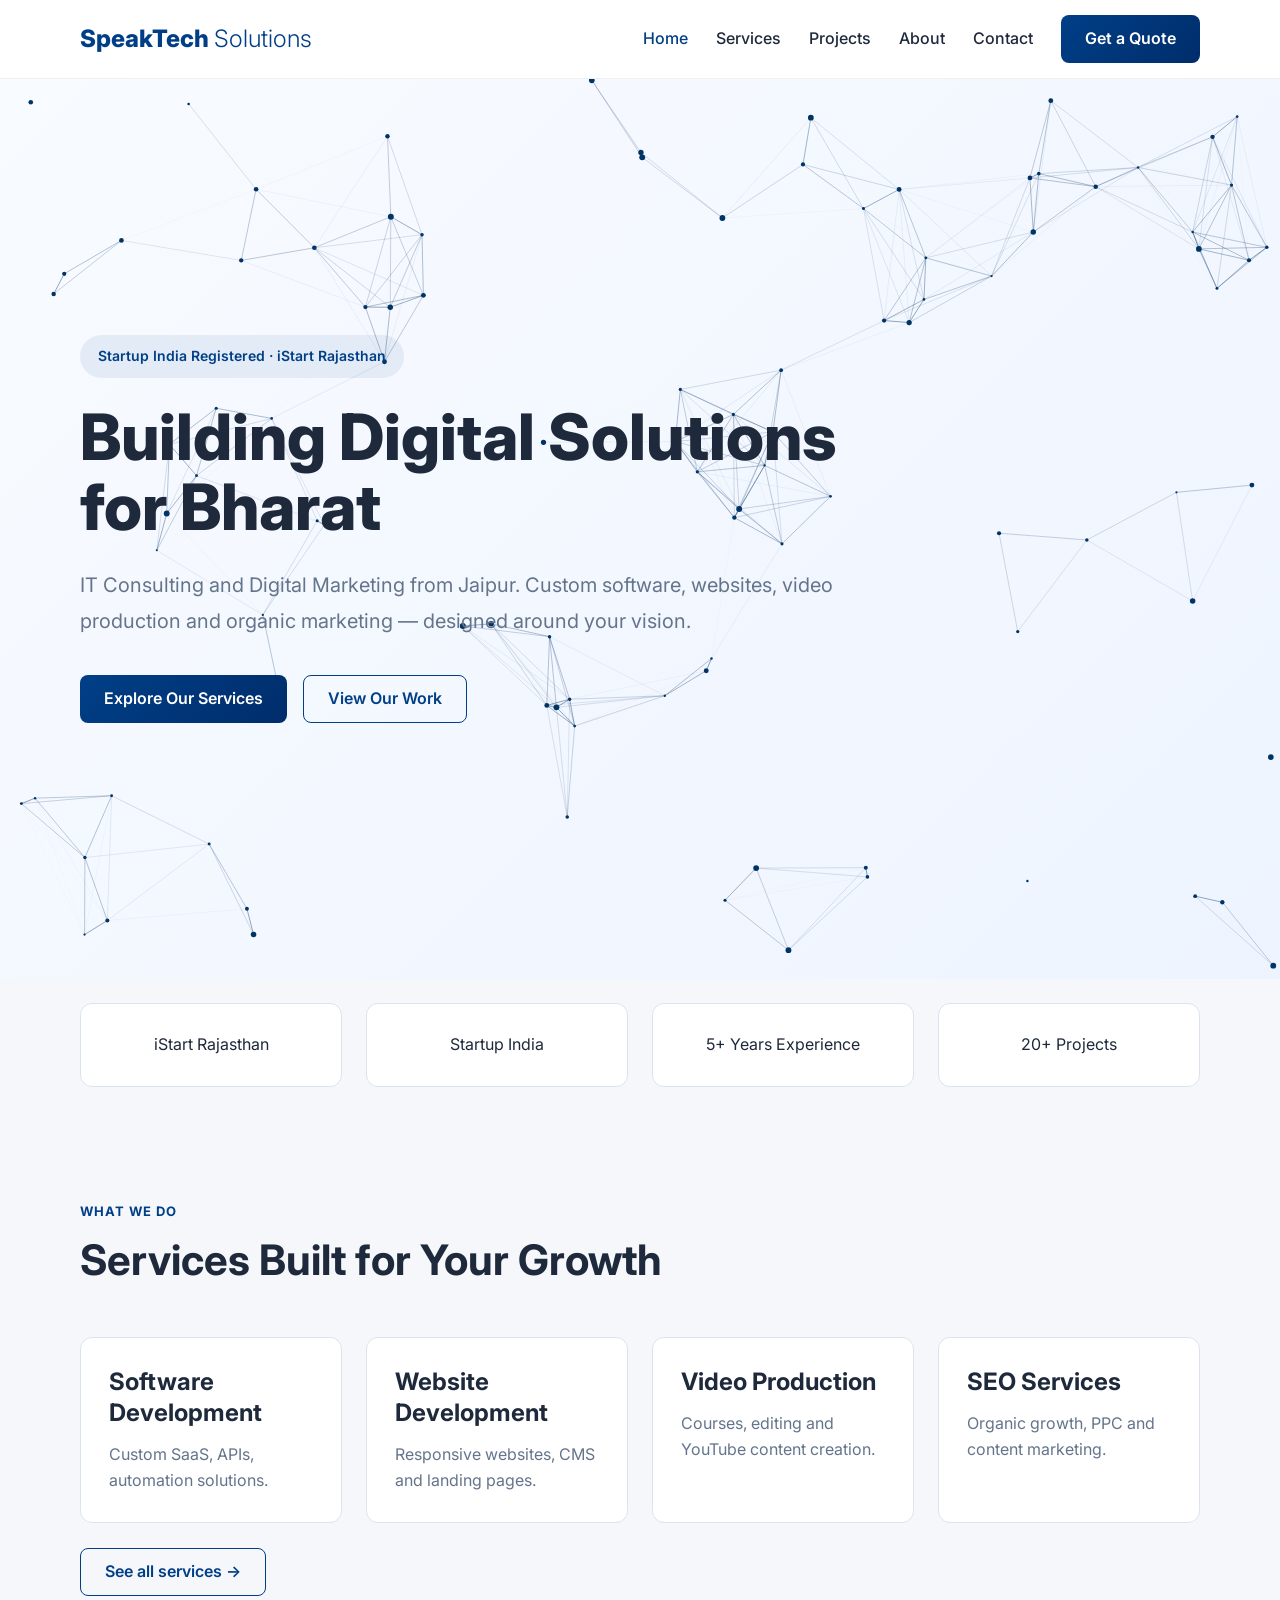
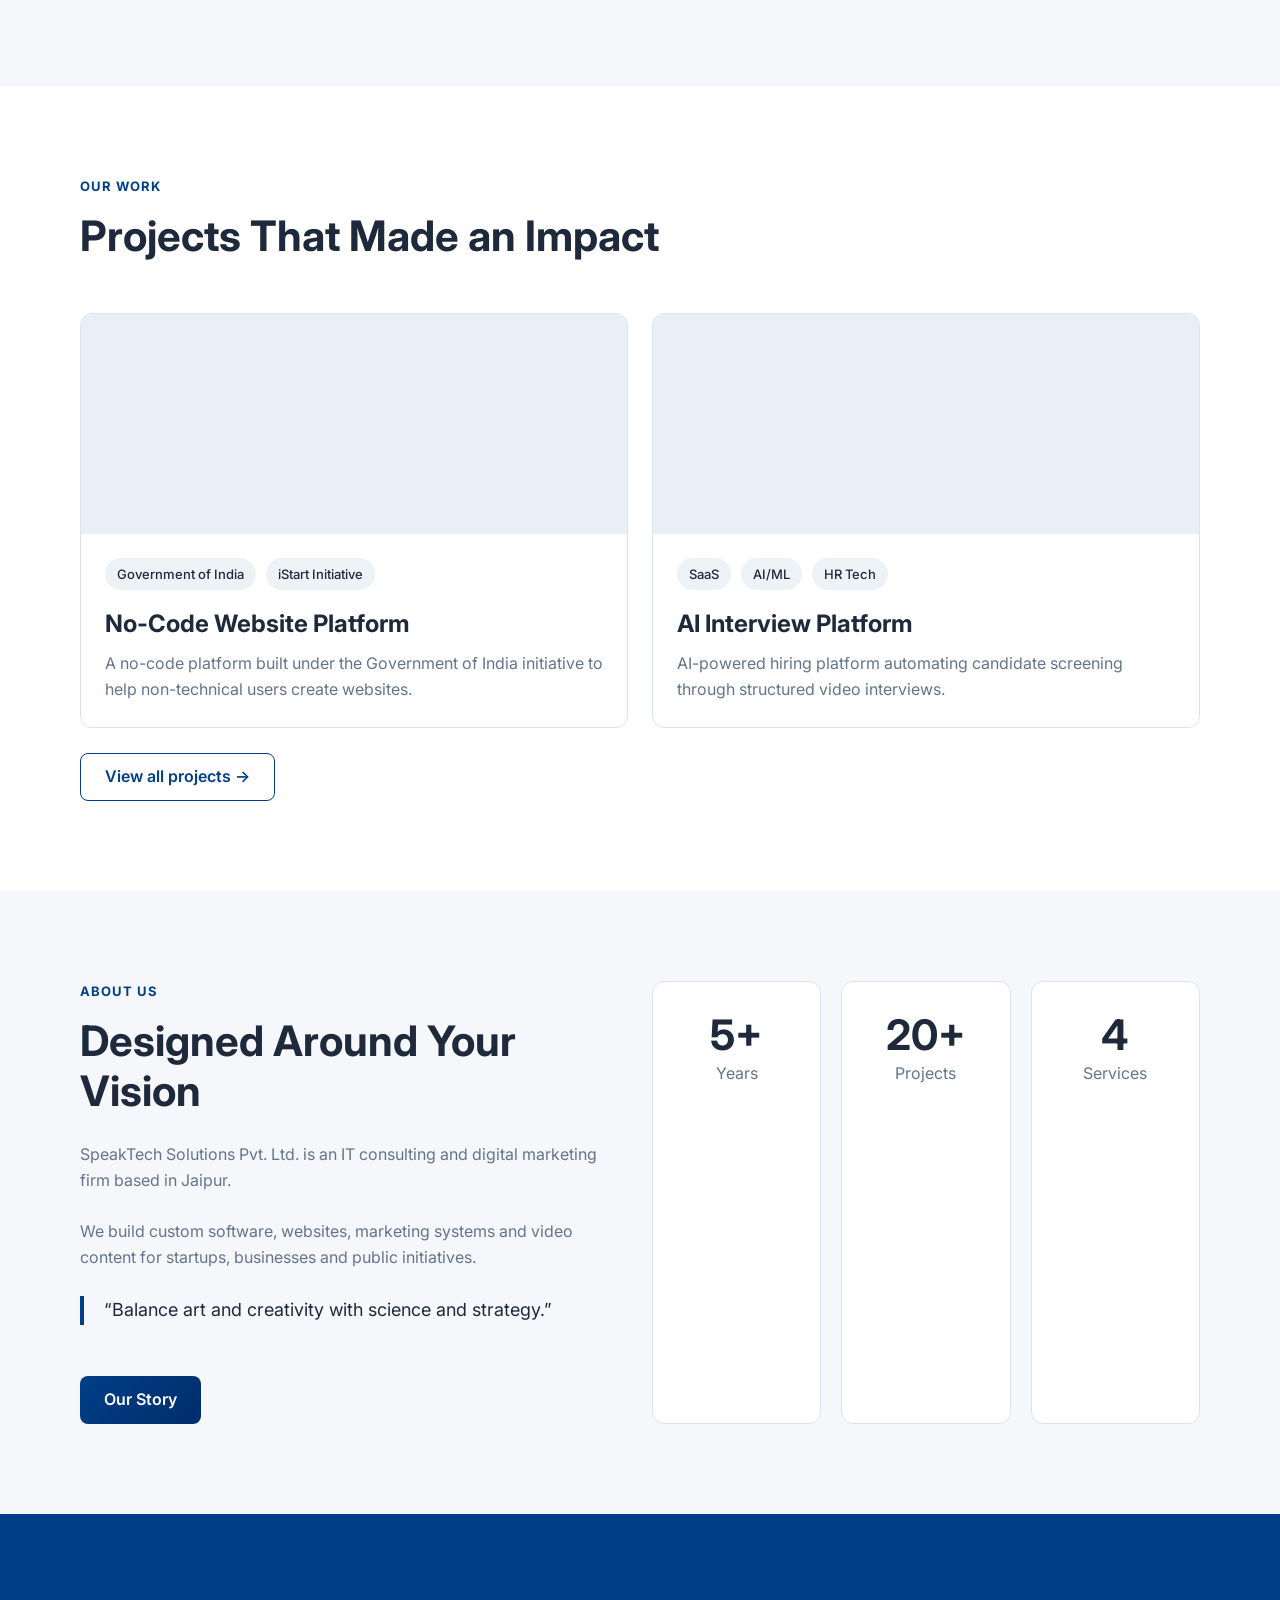
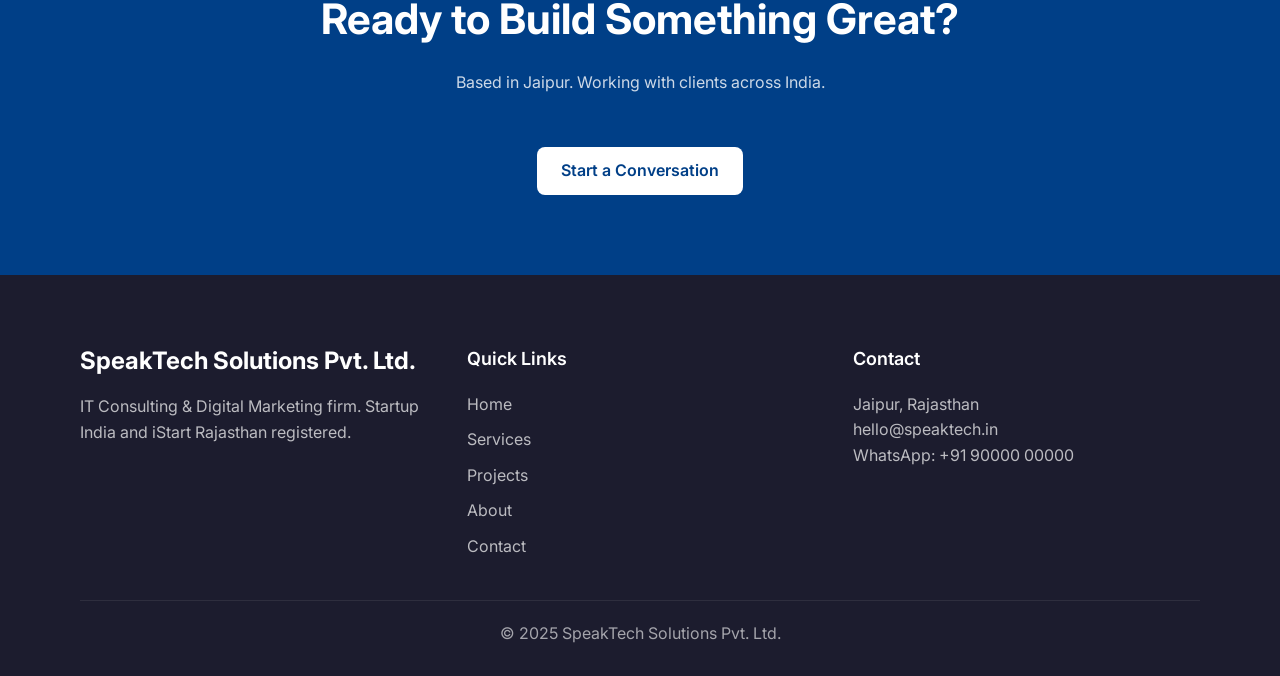
==== index.html @ 08834f8c "initial commit: speaktech 5-page website" ====
<!DOCTYPE html>
<html lang="en">

<head>

    <meta charset="UTF-8" />

    <meta
        name="viewport"
        content="width=device-width, initial-scale=1.0"
    />

    <title>
        SpeakTech Solutions | IT Consulting & Digital Marketing, Jaipur
    </title>

    <meta
        name="description"
        content="IT Consulting and Digital Marketing firm in Jaipur. Startup India and iStart registered."
    />

    <!-- GOOGLE FONT -->
    <link rel="preconnect" href="https://fonts.googleapis.com">

    <link
        rel="preconnect"
        href="https://fonts.gstatic.com"
        crossorigin
    >

    <link
        href="https://fonts.googleapis.com/css2?family=Inter:wght@300;400;500;600;700;800;900&display=swap"
        rel="stylesheet"
    >

    <!-- CSS -->
    <link
        rel="stylesheet"
        href="css/styles.css"
    />

</head>

<body>

    <!-- =========================
         NAVBAR
    ========================== -->

    <nav class="nav">

        <div class="container nav-wrapper">

            <!-- LOGO -->
            <a
                href="index.html"
                class="nav-logo"
            >
                SpeakTech
                <span>Solutions</span>
            </a>

            <!-- MENU -->
            <div class="nav-menu">

                <a
                    href="index.html"
                    class="nav-link active"
                >
                    Home
                </a>

                <a
                    href="pages/services.html"
                    class="nav-link"
                >
                    Services
                </a>

                <a
                    href="pages/projects.html"
                    class="nav-link"
                >
                    Projects
                </a>

                <a
                    href="pages/about.html"
                    class="nav-link"
                >
                    About
                </a>

                <a
                    href="pages/contact.html"
                    class="nav-link"
                >
                    Contact
                </a>

                <a
                    href="pages/contact.html"
                    class="btn-primary nav-cta"
                >
                    Get a Quote
                </a>

            </div>

            <!-- MOBILE BUTTON -->
            <button
                class="nav-hamburger"
                aria-label="Toggle Menu"
            >
                ☰
            </button>

        </div>

    </nav>

    <!-- =========================
         HERO
    ========================== -->

    <section class="hero">

        <!-- PARTICLE ANIMATION -->
        <canvas id="hero-animation"></canvas>

        <div class="container">

            <div class="hero-content">

                <div class="hero-badge">
                    Startup India Registered · iStart Rajasthan
                </div>

                <h1 class="hero-title">
                    Building Digital Solutions for Bharat
                </h1>

                <p class="hero-subtitle">
                    IT Consulting and Digital Marketing from Jaipur.
                    Custom software, websites, video production
                    and organic marketing — designed around your vision.
                </p>

                <div class="hero-cta-group">

                    <a
                        href="pages/services.html"
                        class="btn-primary"
                    >
                        Explore Our Services
                    </a>

                    <a
                        href="pages/projects.html"
                        class="btn-secondary"
                    >
                        View Our Work
                    </a>

                </div>

            </div>

        </div>

    </section>

    <!-- =========================
         TRUST STRIP
    ========================== -->

    <section class="trust-strip">

        <div class="container">

            <div class="grid-4 text-center">

                <div class="card">
                    iStart Rajasthan
                </div>

                <div class="card">
                    Startup India
                </div>

                <div class="card">
                    5+ Years Experience
                </div>

                <div class="card">
                    20+ Projects
                </div>

            </div>

        </div>

    </section>

    <!-- =========================
         SERVICES PREVIEW
    ========================== -->

    <section class="section section-alt">

        <div class="container">

            <p class="section-label">
                WHAT WE DO
            </p>

            <h2>
                Services Built for Your Growth
            </h2>

            <br /><br />

            <div class="grid-4">

                <!-- CARD -->
                <div class="card card-service">

                    <h3>
                        Software Development
                    </h3>

                    <p>
                        Custom SaaS, APIs,
                        automation solutions.
                    </p>

                </div>

                <!-- CARD -->
                <div class="card card-service">

                    <h3>
                        Website Development
                    </h3>

                    <p>
                        Responsive websites,
                        CMS and landing pages.
                    </p>

                </div>

                <!-- CARD -->
                <div class="card card-service">

                    <h3>
                        Video Production
                    </h3>

                    <p>
                        Courses, editing and
                        YouTube content creation.
                    </p>

                </div>

                <!-- CARD -->
                <div class="card card-service">

                    <h3>
                        SEO Services
                    </h3>

                    <p>
                        Organic growth, PPC
                        and content marketing.
                    </p>

                </div>

            </div>

            <br />

            <a
                href="pages/services.html"
                class="btn-secondary"
            >
                See all services →
            </a>

        </div>

    </section>

    <!-- =========================
         FEATURED PROJECTS
    ========================== -->

    <section class="section">

        <div class="container">

            <p class="section-label">
                OUR WORK
            </p>

            <h2>
                Projects That Made an Impact
            </h2>

            <br /><br />

            <div class="grid-2">

                <!-- PROJECT -->
                <div class="card-project">

                    <div class="project-image"></div>

                    <div class="project-content">

                        <div class="project-chips">

                            <span class="badge">
                                Government of India
                            </span>

                            <span class="badge">
                                iStart Initiative
                            </span>

                        </div>

                        <h3>
                            No-Code Website Platform
                        </h3>

                        <p>
                            A no-code platform built under the
                            Government of India initiative to
                            help non-technical users create websites.
                        </p>

                    </div>

                </div>

                <!-- PROJECT -->
                <div class="card-project">

                    <div class="project-image"></div>

                    <div class="project-content">

                        <div class="project-chips">

                            <span class="badge">
                                SaaS
                            </span>

                            <span class="badge">
                                AI/ML
                            </span>

                            <span class="badge">
                                HR Tech
                            </span>

                        </div>

                        <h3>
                            AI Interview Platform
                        </h3>

                        <p>
                            AI-powered hiring platform automating
                            candidate screening through structured
                            video interviews.
                        </p>

                    </div>

                </div>

            </div>

            <br />

            <a
                href="pages/projects.html"
                class="btn-secondary"
            >
                View all projects →
            </a>

        </div>

    </section>

    <!-- =========================
         ABOUT SECTION
    ========================== -->

    <section class="section section-alt">

        <div class="container grid-2">

            <!-- LEFT -->
            <div>

                <p class="section-label">
                    ABOUT US
                </p>

                <h2>
                    Designed Around Your Vision
                </h2>

                <br />

                <p>
                    SpeakTech Solutions Pvt. Ltd. is an
                    IT consulting and digital marketing
                    firm based in Jaipur.
                </p>

                <br />

                <p>
                    We build custom software, websites,
                    marketing systems and video content
                    for startups, businesses and public initiatives.
                </p>

                <br />

                <blockquote class="about-quote">

                    “Balance art and creativity with
                    science and strategy.”

                </blockquote>

                <br /><br />

                <a
                    href="pages/about.html"
                    class="btn-primary"
                >
                    Our Story
                </a>

            </div>

            <!-- RIGHT -->
            <div class="stats-grid">

                <div class="card text-center">

                    <h2>
                        5+
                    </h2>

                    <p>
                        Years
                    </p>

                </div>

                <div class="card text-center">

                    <h2>
                        20+
                    </h2>

                    <p>
                        Projects
                    </p>

                </div>

                <div class="card text-center">

                    <h2>
                        4
                    </h2>

                    <p>
                        Services
                    </p>

                </div>

            </div>

        </div>

    </section>

    <!-- =========================
         CTA
    ========================== -->

    <section class="cta-banner">

        <div class="container">

            <h2>
                Ready to Build Something Great?
            </h2>

            <br />

            <p>
                Based in Jaipur.
                Working with clients across India.
            </p>

            <br /><br />

            <a
                href="pages/contact.html"
                class="btn-secondary"
                style="
                    background:white;
                    color:#003f87;
                    border:none;
                "
            >
                Start a Conversation
            </a>

        </div>

    </section>

    <!-- =========================
         FOOTER
    ========================== -->

    <footer class="footer">

        <div class="container">

            <div class="footer-grid">

                <!-- COL 1 -->
                <div>

                    <h3>
                        SpeakTech Solutions Pvt. Ltd.
                    </h3>

                    <p>
                        IT Consulting & Digital Marketing firm.
                        Startup India and iStart Rajasthan registered.
                    </p>

                </div>

                <!-- COL 2 -->
                <div>

                    <h4>
                        Quick Links
                    </h4>

                    <div class="footer-links">

                        <a href="index.html">
                            Home
                        </a>

                        <a href="pages/services.html">
                            Services
                        </a>

                        <a href="pages/projects.html">
                            Projects
                        </a>

                        <a href="pages/about.html">
                            About
                        </a>

                        <a href="pages/contact.html">
                            Contact
                        </a>

                    </div>

                </div>

                <!-- COL 3 -->
                <div>

                    <h4>
                        Contact
                    </h4>

                    <p>
                        Jaipur, Rajasthan
                    </p>

                    <p>
                        hello@speaktech.in
                    </p>

                    <p>
                        WhatsApp: +91 90000 00000
                    </p>

                </div>

            </div>

            <!-- BOTTOM -->
            <div class="footer-bottom">

                © 2025 SpeakTech Solutions Pvt. Ltd.

            </div>

        </div>

    </footer>

    <!-- JS -->
    <script src="js/config.js"></script>
    <script src="js/main.js"></script>

    <!-- HERO ANIMATION -->
    <script src="js/hero-animation.js"></script>

</body>

</html>
---- css/styles.css ----
/* =========================
   GOOGLE FONT
========================= */

@import url('https://fonts.googleapis.com/css2?family=Inter:wght@300;400;500;600;700;800;900&display=swap');

/* =========================
   ROOT VARIABLES
========================= */

:root {

    --primary: #003f87;
    --primary-dark: #002d6b;

    --surface: #ffffff;
    --surface-alt: #f5f7fb;
    --surface-dark: #1c1c2e;

    --text: #1e293b;
    --text-light: #64748b;

    --border: #dbe4ee;

    --radius: 12px;

    --shadow:
        0 4px 20px rgba(0, 63, 135, 0.08);

}

/* =========================
   RESET
========================= */

* {
    margin: 0;
    padding: 0;
    box-sizing: border-box;
}

html {
    scroll-behavior: smooth;
}

body {

    font-family: 'Inter', sans-serif;

    background: var(--surface);

    color: var(--text);

    line-height: 1.6;
}

/* =========================
   GLOBAL
========================= */

.container {

    width: 100%;
    max-width: 1200px;

    margin: auto;

    padding: 0 40px;
}

.section {

    padding: 90px 0;
}

.section-alt {

    background: var(--surface-alt);
}

.text-center {

    text-align: center;
}

img {

    max-width: 100%;
    display: block;
}

/* =========================
   TYPOGRAPHY
========================= */

h1 {

    font-size: 64px;
    line-height: 1.1;
    font-weight: 800;
}

h2 {

    font-size: 42px;
    line-height: 1.2;
    font-weight: 700;
}

h3 {

    font-size: 24px;
    line-height: 1.3;
    font-weight: 700;
}

h4 {

    font-size: 18px;
    font-weight: 600;
}

p {

    color: var(--text-light);

    font-size: 16px;
}

.section-label {

    color: var(--primary);

    font-size: 13px;

    text-transform: uppercase;

    letter-spacing: 1px;

    font-weight: 700;

    margin-bottom: 14px;
}

/* =========================
   NAVBAR
========================= */

.nav {

    position: sticky;
    top: 0;

    z-index: 1000;

    background: rgba(255,255,255,0.9);

    backdrop-filter: blur(12px);

    border-bottom: 1px solid rgba(0,0,0,0.06);
}

.nav-wrapper {

    height: 78px;

    display: flex;

    align-items: center;

    justify-content: space-between;
}

.nav-logo {

    font-size: 24px;

    font-weight: 800;

    color: var(--primary);

    text-decoration: none;
}

.nav-logo span {

    font-weight: 300;
}

.nav-menu {

    display: flex;

    align-items: center;

    gap: 28px;
}

.nav-link {

    text-decoration: none;

    color: var(--text);

    font-weight: 500;

    transition: 0.3s;
}

.nav-link:hover,
.nav-link.active {

    color: var(--primary);
}

.nav-hamburger {

    display: none;

    border: none;

    background: none;

    font-size: 28px;

    cursor: pointer;
}

/* =========================
   HERO
========================= */

.hero {

    position: relative;

    min-height: 100vh;

    overflow: hidden;

    display: flex;

    align-items: center;

    background:
        linear-gradient(
            135deg,
            #f8fbff 0%,
            #eef4ff 100%
        );
}

#hero-animation {

    position: absolute;

    inset: 0;

    width: 100%;
    height: 100%;

    z-index: 0;
}

.hero-content {

    position: relative;

    z-index: 1;

    max-width: 760px;
}

.hero-badge {

    display: inline-block;

    background: rgba(0,63,135,0.08);

    color: var(--primary);

    padding: 10px 18px;

    border-radius: 999px;

    font-size: 14px;

    font-weight: 600;

    margin-bottom: 24px;
}

.hero-title {

    margin-bottom: 24px;
}

.hero-subtitle {

    font-size: 20px;

    line-height: 1.8;

    margin-bottom: 36px;
}

.hero-cta-group {

    display: flex;

    gap: 16px;

    flex-wrap: wrap;
}

/* =========================
   BUTTONS
========================= */

.btn-primary,
.btn-secondary {

    display: inline-flex;

    align-items: center;

    justify-content: center;

    height: 48px;

    padding: 0 24px;

    border-radius: 8px;

    text-decoration: none;

    font-weight: 600;

    transition: 0.3s;
}

.btn-primary {

    background:
        linear-gradient(
            135deg,
            var(--primary),
            var(--primary-dark)
        );

    color: white;
}

.btn-primary:hover {

    transform: translateY(-2px);

    box-shadow: var(--shadow);
}

.btn-secondary {

    border: 1px solid var(--primary);

    color: var(--primary);

    background: transparent;
}

.btn-secondary:hover {

    background: var(--primary);

    color: white;
}

/* =========================
   TRUST STRIP
========================= */

.trust-strip {

    padding: 24px 0;

    background: #f5f7fb;
}

/* =========================
   GRID
========================= */

.grid-2,
.grid-3,
.grid-4 {

    display: grid;

    gap: 24px;
}

.grid-2 {

    grid-template-columns: repeat(2, 1fr);
}

.grid-3 {

    grid-template-columns: repeat(3, 1fr);
}

.grid-4 {

    grid-template-columns: repeat(4, 1fr);
}

/* =========================
   CARD
========================= */

.card {

    background: white;

    border: 1px solid var(--border);

    border-radius: var(--radius);

    padding: 28px;

    transition: 0.3s;
}

.card:hover {

    border-color: var(--primary);

    box-shadow: var(--shadow);

    transform: translateY(-4px);
}

.card-service h3 {

    margin-bottom: 14px;
}

/* =========================
   PROJECT CARD
========================= */

.card-project {

    background: white;

    border: 1px solid var(--border);

    border-radius: var(--radius);

    overflow: hidden;

    transition: 0.3s;
}

.card-project:hover {

    border-color: var(--primary);

    box-shadow: var(--shadow);

    transform: translateY(-4px);
}

.project-image {

    height: 220px;

    background: #e8eff8;
}

.project-content {

    padding: 24px;
}

.project-content h3 {

    margin-bottom: 12px;
}

.project-chips {

    display: flex;

    gap: 10px;

    flex-wrap: wrap;

    margin-bottom: 18px;
}

/* =========================
   BADGE
========================= */

.badge {

    background: #edf2f7;

    color: var(--text);

    padding: 6px 12px;

    border-radius: 999px;

    font-size: 13px;

    font-weight: 500;
}

/* =========================
   ABOUT
========================= */

.about-quote {

    border-left: 4px solid var(--primary);

    padding-left: 20px;

    font-size: 18px;

    color: var(--text);
}

.stats-grid {

    display: grid;

    grid-template-columns: repeat(3, 1fr);

    gap: 20px;
}

/* =========================
   PROCESS
========================= */

.process-wrapper {

    display: flex;

    align-items: center;

    justify-content: space-between;

    gap: 20px;

    margin-top: 50px;
}

.process-step {

    flex: 1;

    text-align: center;
}

.step-number {

    width: 60px;
    height: 60px;

    border-radius: 50%;

    background: var(--primary);

    color: white;

    display: flex;

    align-items: center;

    justify-content: center;

    margin: auto auto 20px;

    font-size: 22px;

    font-weight: 700;
}

.process-line {

    flex: 0.3;

    height: 2px;

    background: var(--border);
}

/* =========================
   TECH CHIPS
========================= */

.tech-chips {

    display: flex;

    gap: 12px;

    justify-content: center;

    flex-wrap: wrap;

    margin-top: 28px;
}

/* =========================
   FORMS
========================= */

.form-group {

    margin-bottom: 20px;
}

.form-group label {

    display: block;

    margin-bottom: 8px;

    font-weight: 600;
}

.form-group input,
.form-group textarea,
.form-group select {

    width: 100%;

    padding: 14px 16px;

    border-radius: 8px;

    border: 1px solid #cbd5e1;

    font-size: 16px;

    font-family: inherit;

    outline: none;

    transition: 0.3s;
}

.form-group input:focus,
.form-group textarea:focus,
.form-group select:focus {

    border-color: var(--primary);

    box-shadow:
        0 0 0 4px rgba(0,63,135,0.08);
}

/* =========================
   CTA BANNER
========================= */

.cta-banner {

    background: var(--primary);

    color: white;

    text-align: center;

    padding: 80px 0;
}

.cta-banner p {

    color: rgba(255,255,255,0.8);
}

/* =========================
   FOOTER
========================= */

.footer {

    background: var(--surface-dark);

    color: white;

    padding: 70px 0 30px;
}

.footer-grid {

    display: grid;

    grid-template-columns: repeat(3, 1fr);

    gap: 40px;
}

.footer h3,
.footer h4 {

    margin-bottom: 18px;
}

.footer p,
.footer a {

    color: rgba(255,255,255,0.7);

    text-decoration: none;
}

.footer-links {

    display: flex;

    flex-direction: column;

    gap: 10px;
}

.footer-bottom {

    border-top: 1px solid rgba(255,255,255,0.08);

    margin-top: 40px;

    padding-top: 20px;

    text-align: center;

    color: rgba(255,255,255,0.6);
}

/* =========================
   PAGE HERO
========================= */

.page-hero {

    background: var(--primary);

    color: white;

    padding: 120px 0 80px;
}

.page-hero p {

    color: rgba(255,255,255,0.8);
}

.breadcrumb {

    margin-bottom: 14px;

    font-size: 14px;
}

/* =========================
   MOBILE
========================= */

@media (max-width: 768px) {

    .container {

        padding: 0 20px;
    }

    h1 {

        font-size: 42px;
    }

    h2 {

        font-size: 32px;
    }

    .grid-2,
    .grid-3,
    .grid-4 {

        grid-template-columns: 1fr;
    }

    .stats-grid {

        grid-template-columns: 1fr;
    }

    .process-wrapper {

        flex-direction: column;
    }

    .process-line {

        width: 2px;
        height: 40px;
    }

    .nav-menu {

        position: absolute;

        top: 78px;
        left: 0;

        width: 100%;

        background: white;

        flex-direction: column;

        padding: 24px;

        display: none;
    }

    .nav-menu.active {

        display: flex;
    }

    .nav-hamburger {

        display: block;
    }

    .footer-grid {

        grid-template-columns: 1fr;
    }

    .hero {

        text-align: center;
    }

    .hero-cta-group {

        justify-content: center;
    }

}
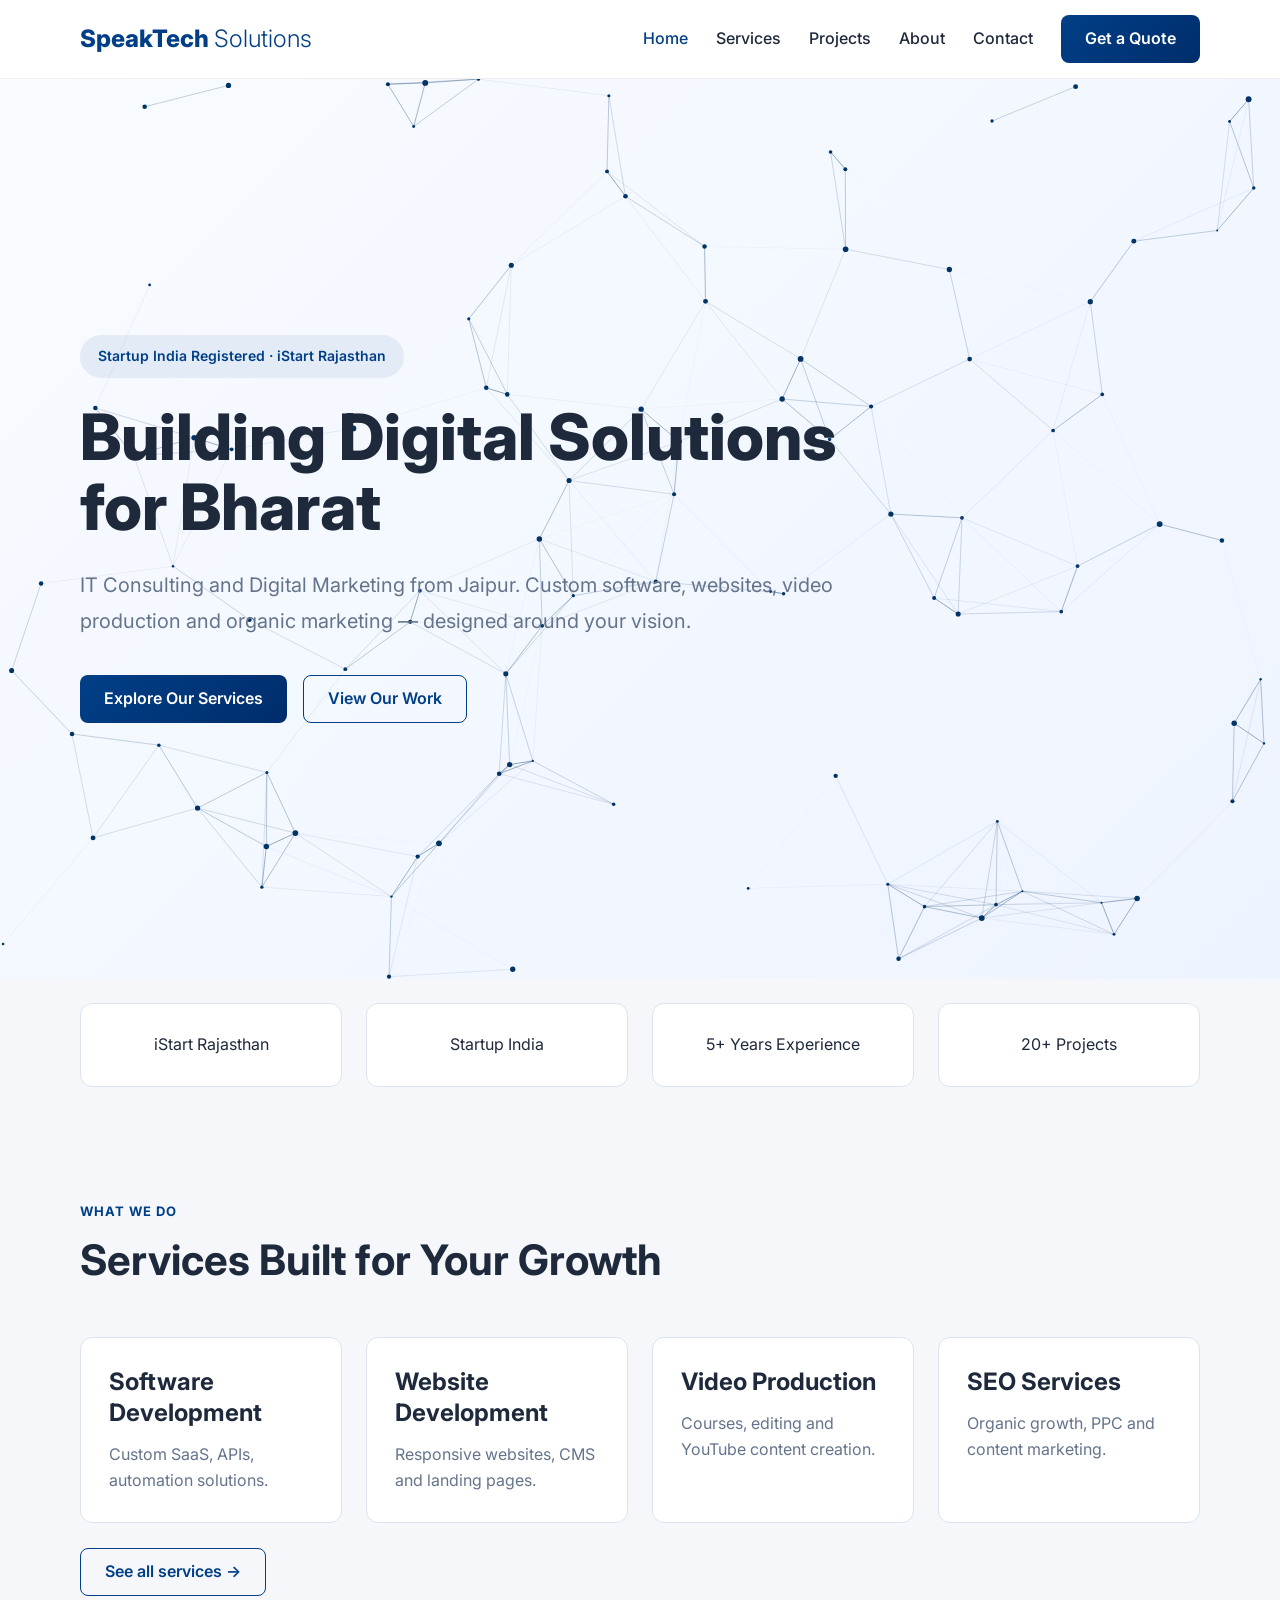
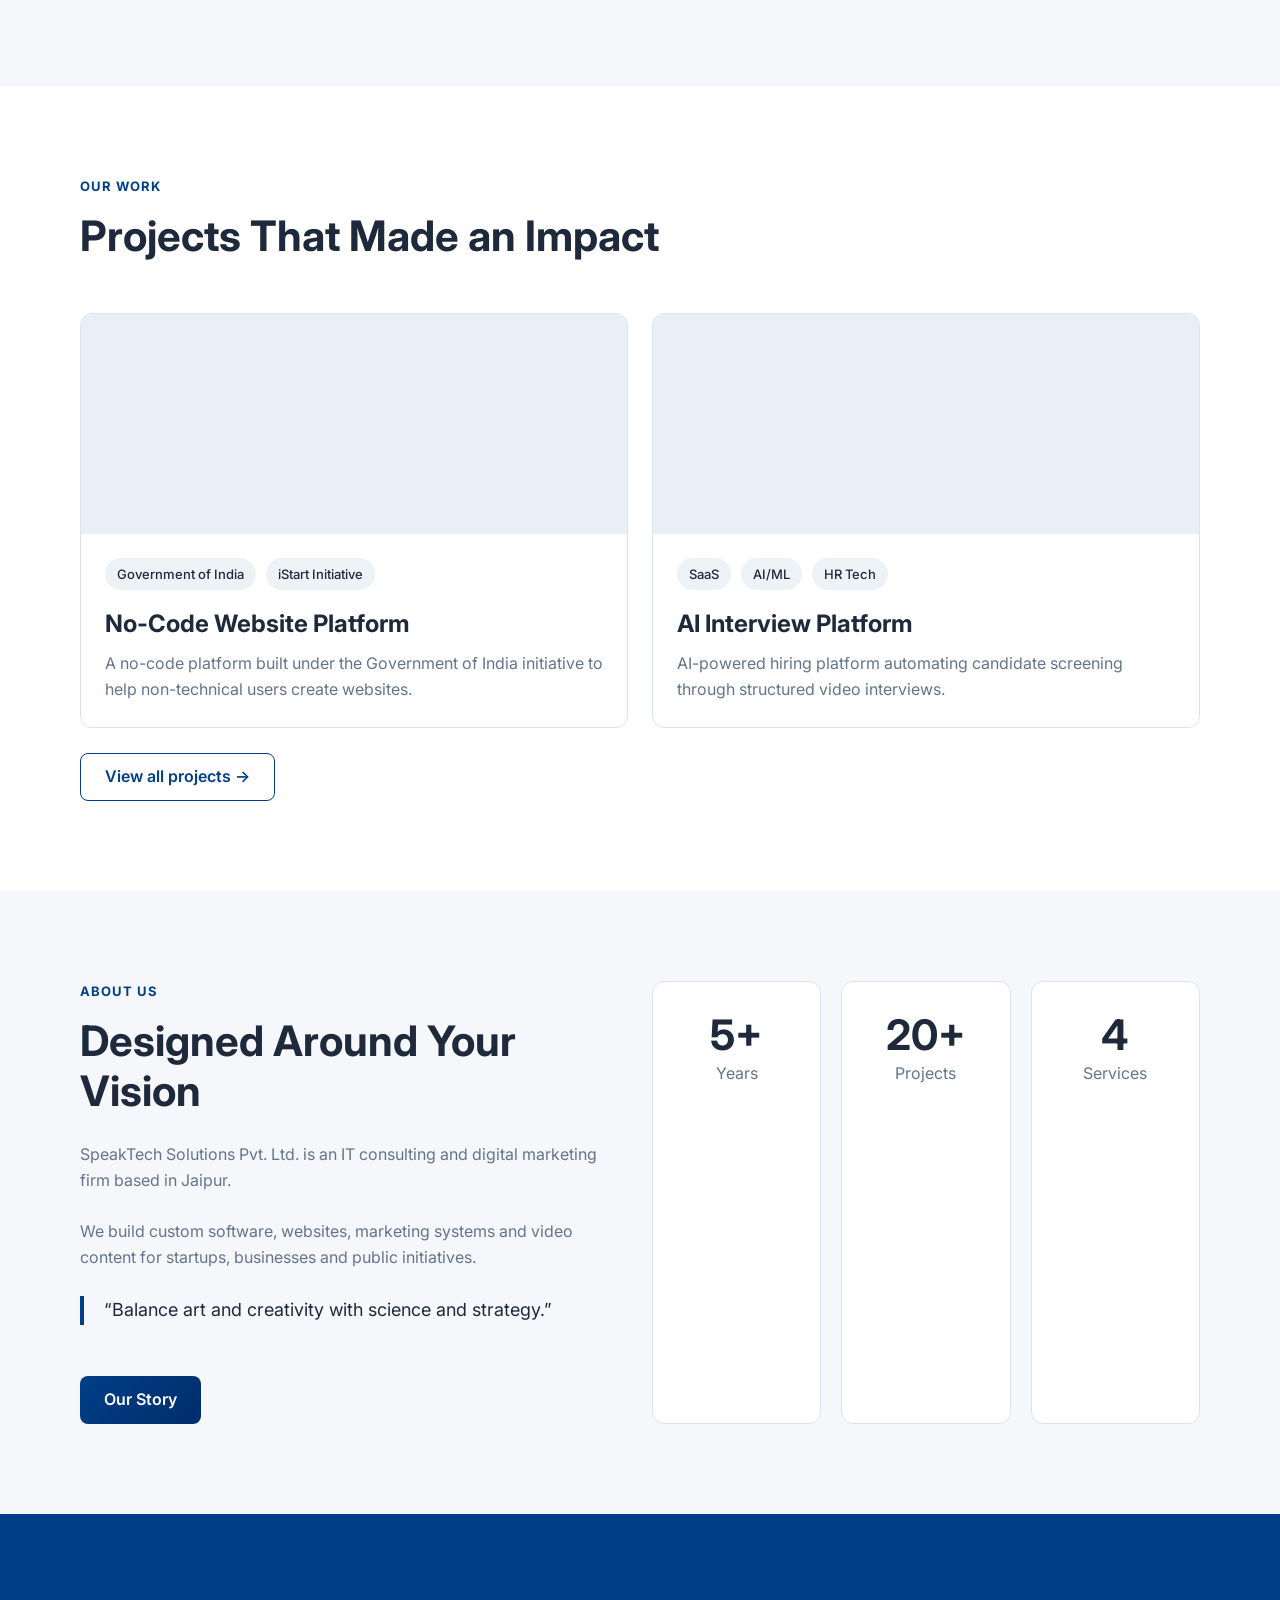
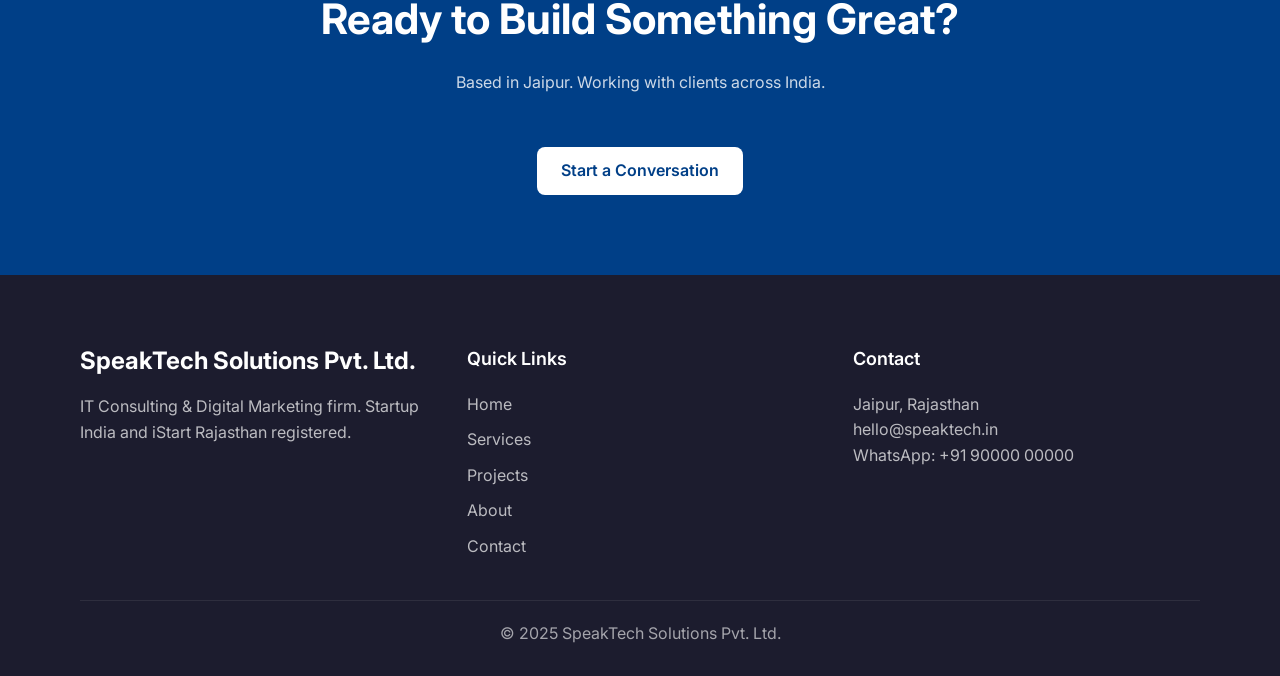
==== commit e904bae8: "feat: add SEO meta tags, OG/Twitter cards, JSON-LD schema and Google Fonts to all pages" ====
--- a/index.html
+++ b/index.html
@@ -18,6 +18,13 @@
         name="description"
         content="IT Consulting and Digital Marketing firm in Jaipur. Startup India and iStart registered."
     />
+
+    <meta property="og:title" content="SpeakTech Technologies LLP | IT Consulting & Digital Marketing, Jaipur" />
+    <meta property="og:description" content="IT Consulting and Digital Marketing firm in Jaipur. Custom software, websites, video production and organic marketing." />
+    <meta property="og:type" content="website" />
+    <meta property="og:url" content="https://speaktech-website.vercel.app" />
+    <meta name="twitter:card" content="summary" />
+    <meta name="robots" content="index, follow" />
 
     <!-- GOOGLE FONT -->
     <link rel="preconnect" href="https://fonts.googleapis.com">
@@ -38,6 +45,22 @@
         rel="stylesheet"
         href="css/styles.css"
     />
+
+    <script type="application/ld+json">
+    {
+      "@context": "https://schema.org",
+      "@type": "Organization",
+      "name": "SpeakTech Technologies LLP",
+      "url": "https://speaktech-website.vercel.app",
+      "address": {
+        "@type": "PostalAddress",
+        "addressLocality": "Jaipur",
+        "addressRegion": "Rajasthan",
+        "addressCountry": "India"
+      },
+      "description": "IT Consulting and Digital Marketing firm based in Jaipur, Rajasthan. Registered with Startup India and iStart (Government of Rajasthan)."
+    }
+    </script>
 
 </head>
 
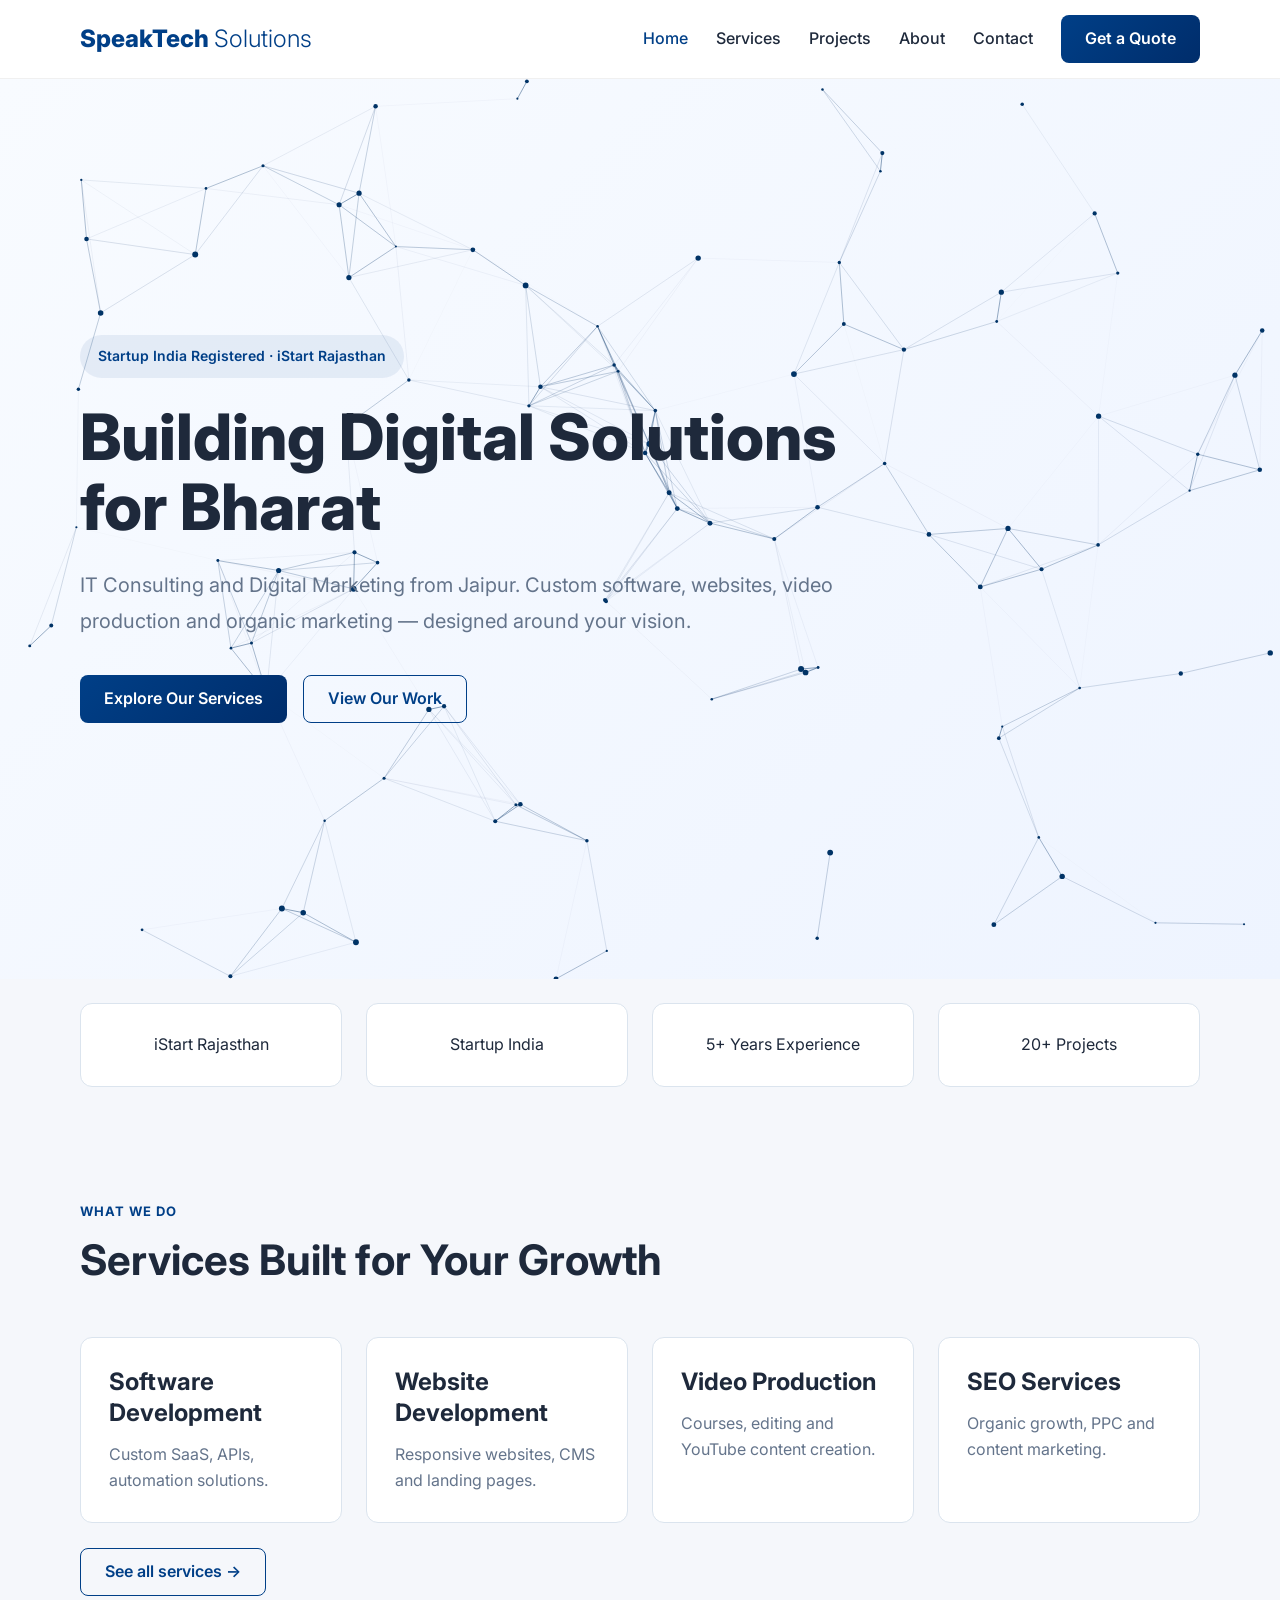
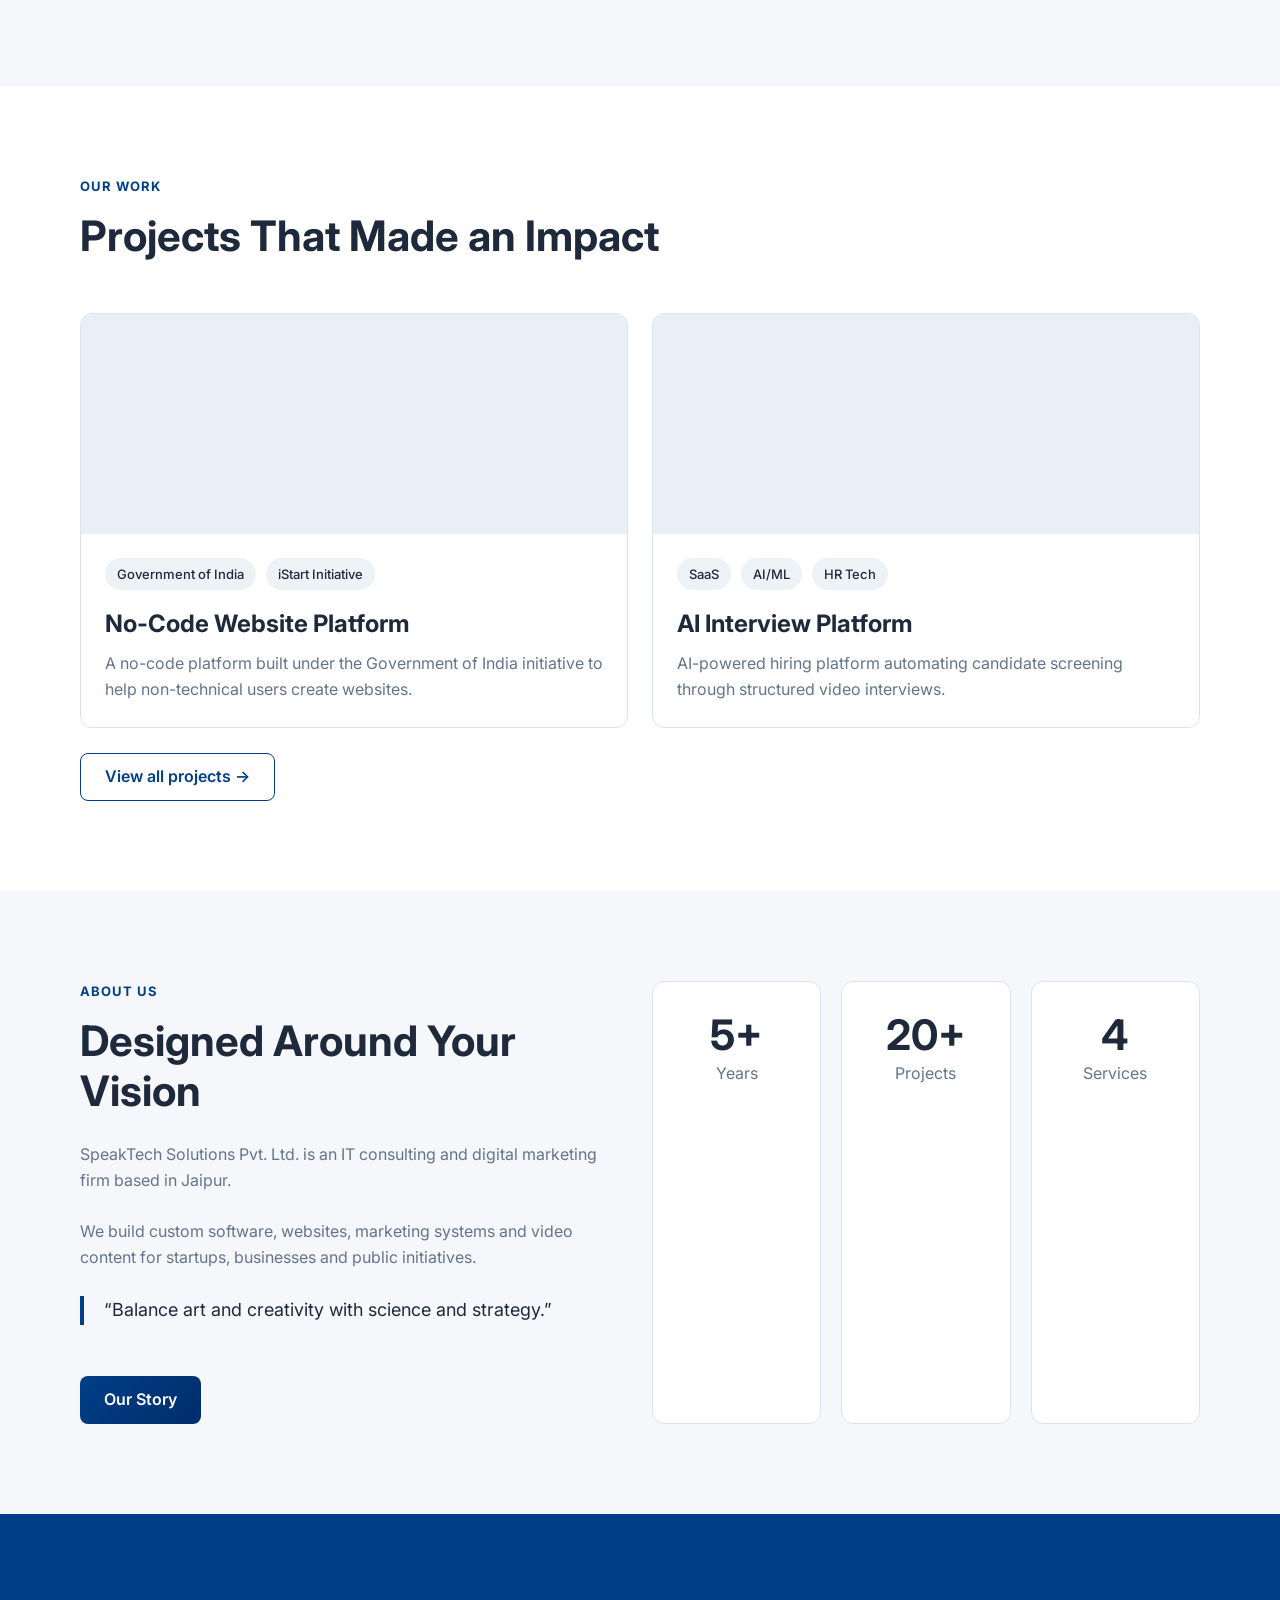
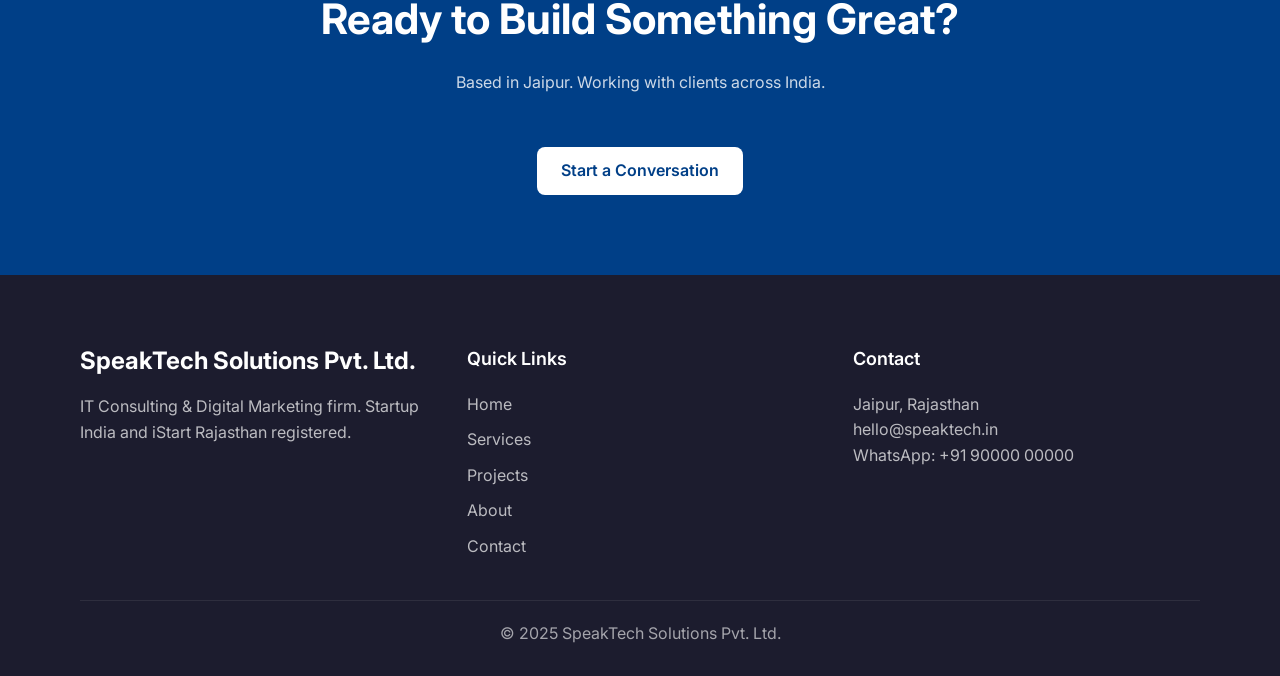
==== commit c080c2bf: "remove supabase and fix brevo flow" ====
--- a/index.html
+++ b/index.html
@@ -650,7 +650,7 @@
     </footer>
 
     <!-- JS -->
-    <script src="js/config.js"></script>
+  
     <script src="js/main.js"></script>
 
     <!-- HERO ANIMATION -->
